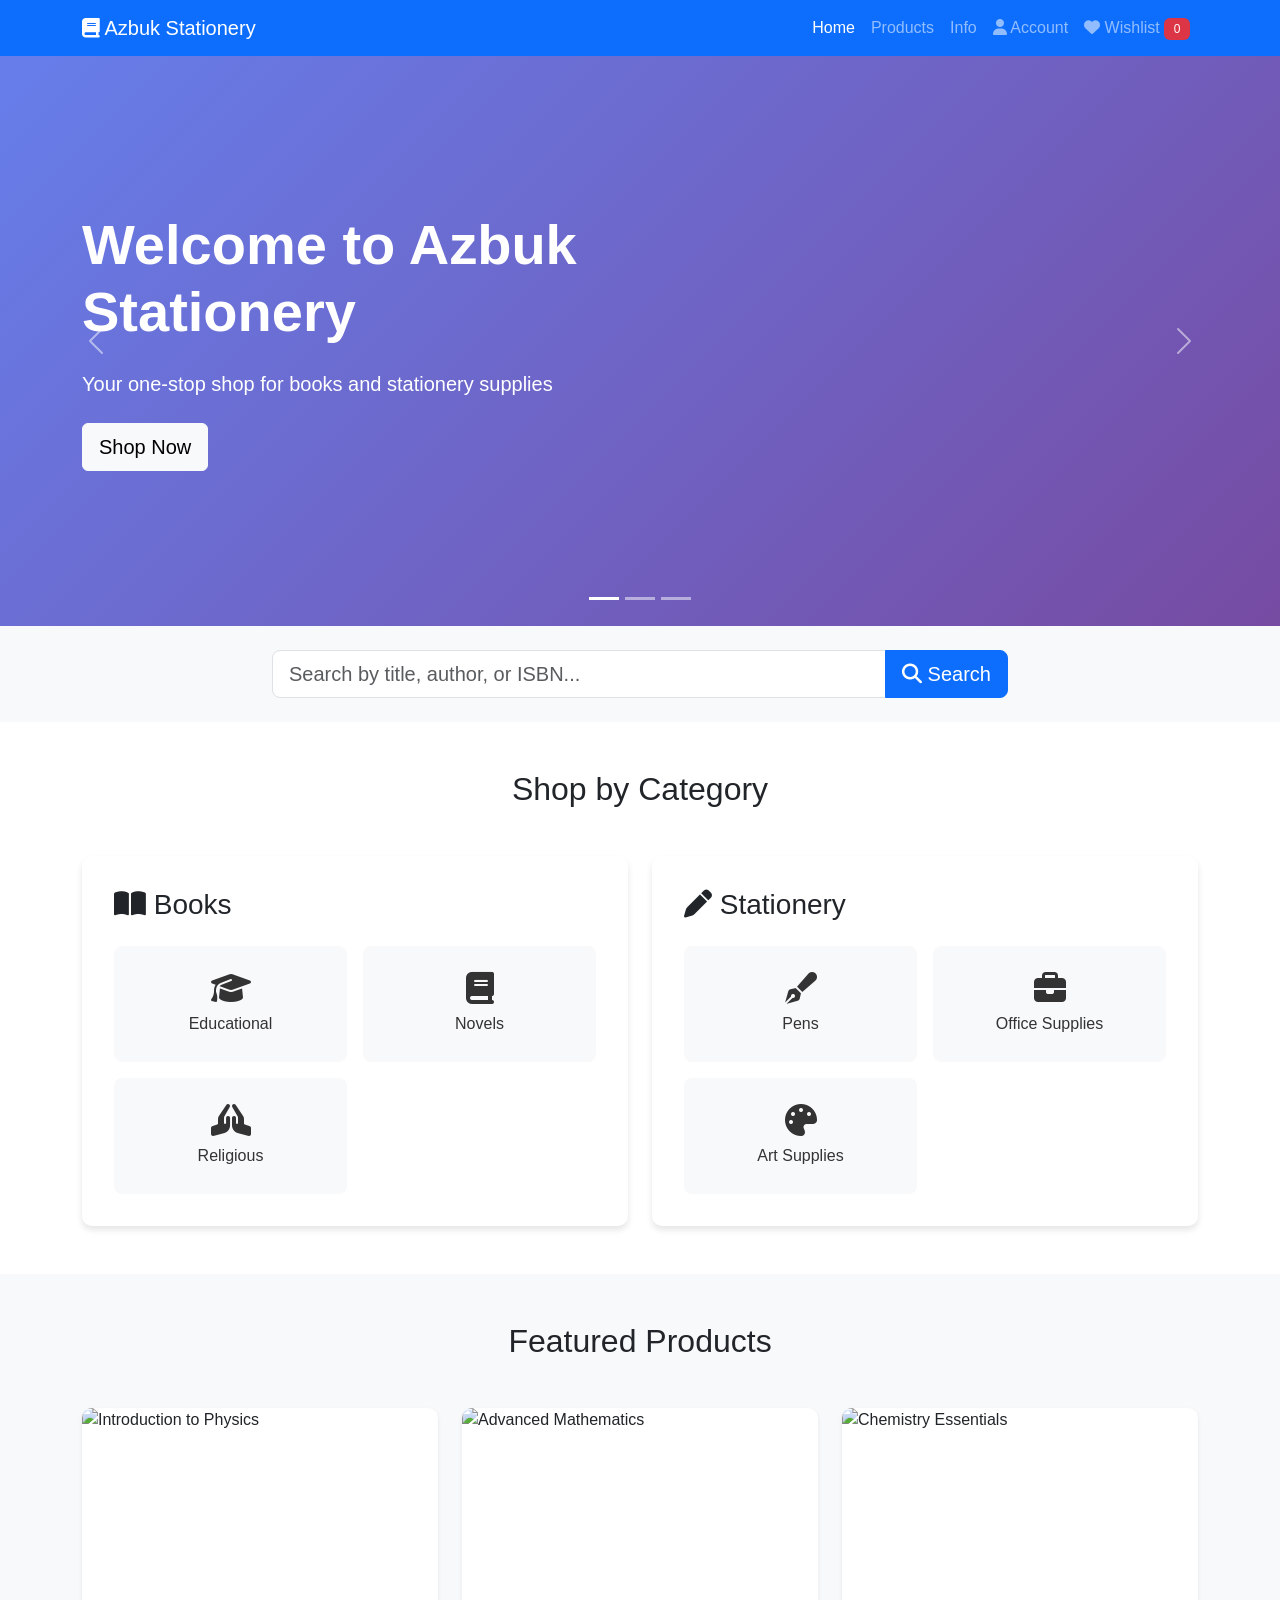
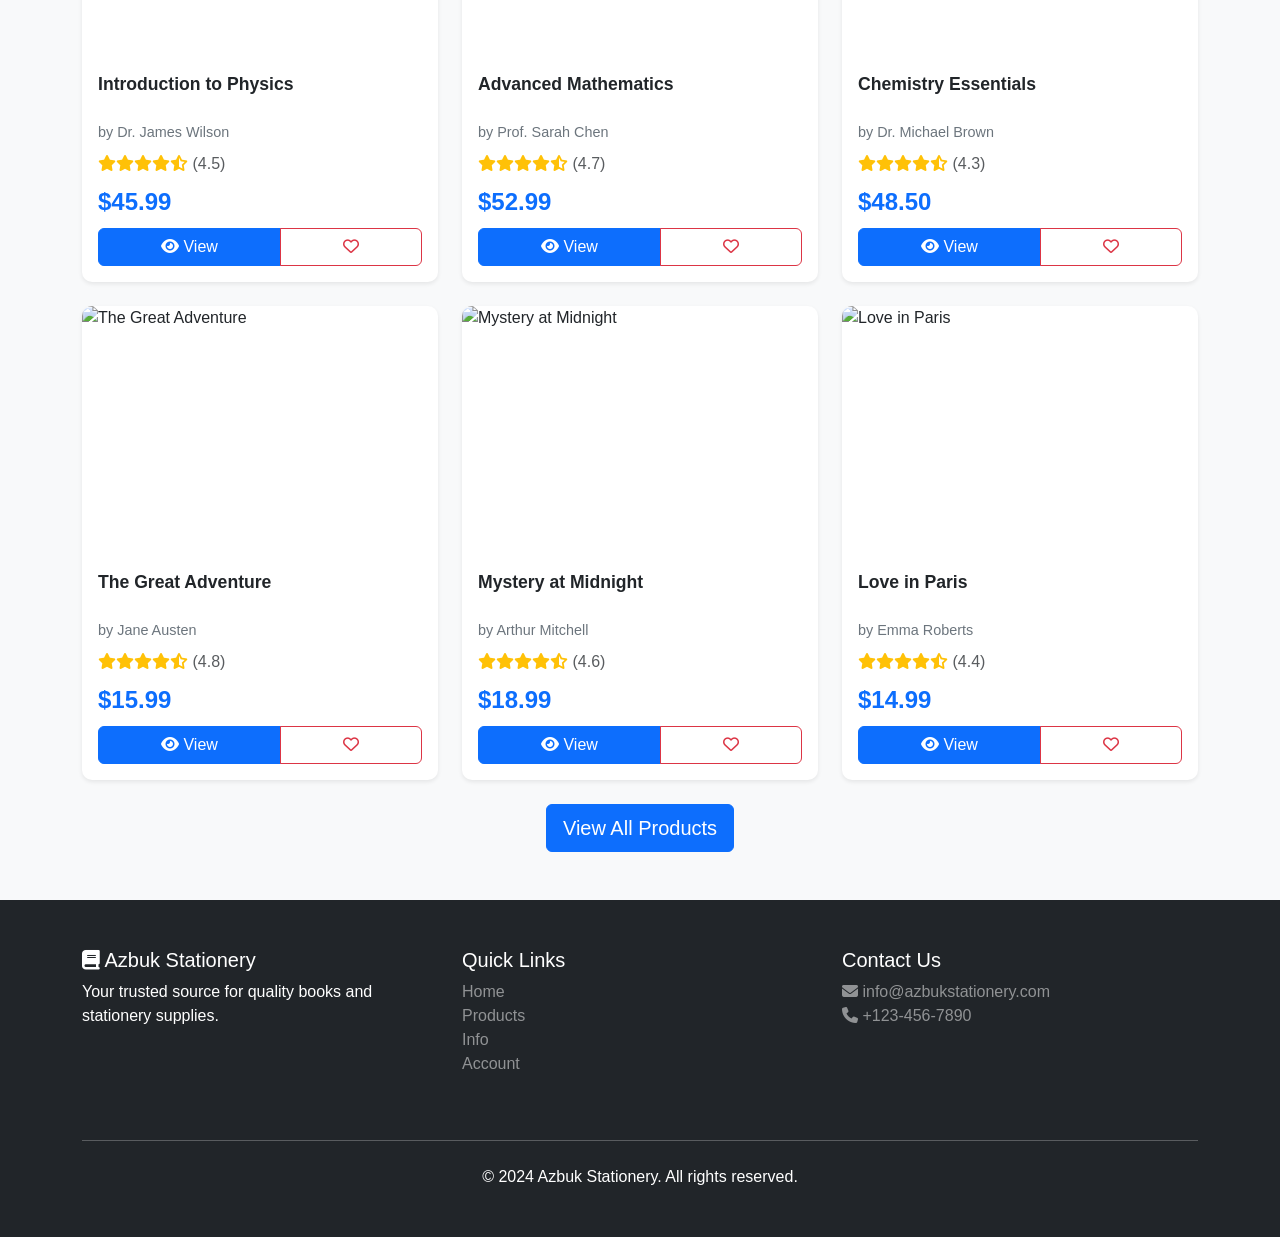
==== index.html @ 3ffef764 "Implement core HTML, CSS, and JavaScript files for Azbuk Stationery e-commerce site Co-authored-by: " ====
<!DOCTYPE html>
<html lang="en">
<head>
    <meta charset="UTF-8">
    <meta name="viewport" content="width=device-width, initial-scale=1.0">
    <title>Azbuk Stationery - Books & Stationery Online</title>
    <link href="https://cdn.jsdelivr.net/npm/bootstrap@5.3.0/dist/css/bootstrap.min.css" rel="stylesheet">
    <link rel="stylesheet" href="https://cdnjs.cloudflare.com/ajax/libs/font-awesome/6.4.0/css/all.min.css">
    <link rel="stylesheet" href="css/style.css">
</head>
<body>
    <!-- Navigation -->
    <nav class="navbar navbar-expand-lg navbar-dark bg-primary sticky-top">
        <div class="container">
            <a class="navbar-brand" href="index.html">
                <i class="fas fa-book"></i> Azbuk Stationery
            </a>
            <button class="navbar-toggler" type="button" data-bs-toggle="collapse" data-bs-target="#navbarNav">
                <span class="navbar-toggler-icon"></span>
            </button>
            <div class="collapse navbar-collapse" id="navbarNav">
                <ul class="navbar-nav ms-auto">
                    <li class="nav-item">
                        <a class="nav-link active" href="index.html">Home</a>
                    </li>
                    <li class="nav-item">
                        <a class="nav-link" href="products.html">Products</a>
                    </li>
                    <li class="nav-item">
                        <a class="nav-link" href="info.html">Info</a>
                    </li>
                    <li class="nav-item">
                        <a class="nav-link" href="account.html">
                            <i class="fas fa-user"></i> Account
                        </a>
                    </li>
                    <li class="nav-item">
                        <a class="nav-link" href="#" id="wishlistLink">
                            <i class="fas fa-heart"></i> Wishlist <span class="badge bg-danger" id="wishlistCount">0</span>
                        </a>
                    </li>
                </ul>
            </div>
        </div>
    </nav>

    <!-- Hero Slider -->
    <div id="heroCarousel" class="carousel slide" data-bs-ride="carousel">
        <div class="carousel-indicators">
            <button type="button" data-bs-target="#heroCarousel" data-bs-slide-to="0" class="active"></button>
            <button type="button" data-bs-target="#heroCarousel" data-bs-slide-to="1"></button>
            <button type="button" data-bs-target="#heroCarousel" data-bs-slide-to="2"></button>
        </div>
        <div class="carousel-inner">
            <div class="carousel-item active">
                <div class="hero-slide bg-gradient-primary">
                    <div class="container">
                        <div class="row align-items-center min-vh-50">
                            <div class="col-lg-6">
                                <h1 class="display-4 fw-bold text-white mb-4">Welcome to Azbuk Stationery</h1>
                                <p class="lead text-white mb-4">Your one-stop shop for books and stationery supplies</p>
                                <a href="products.html" class="btn btn-light btn-lg">Shop Now</a>
                            </div>
                        </div>
                    </div>
                </div>
            </div>
            <div class="carousel-item">
                <div class="hero-slide bg-gradient-success">
                    <div class="container">
                        <div class="row align-items-center min-vh-50">
                            <div class="col-lg-6">
                                <h1 class="display-4 fw-bold text-white mb-4">Discover Great Books</h1>
                                <p class="lead text-white mb-4">Educational, Novels, and Religious Books</p>
                                <a href="products.html?category=books" class="btn btn-light btn-lg">Browse Books</a>
                            </div>
                        </div>
                    </div>
                </div>
            </div>
            <div class="carousel-item">
                <div class="hero-slide bg-gradient-info">
                    <div class="container">
                        <div class="row align-items-center min-vh-50">
                            <div class="col-lg-6">
                                <h1 class="display-4 fw-bold text-white mb-4">Premium Stationery</h1>
                                <p class="lead text-white mb-4">Pens, Office Supplies, and Art Materials</p>
                                <a href="products.html?category=stationery" class="btn btn-light btn-lg">Shop Stationery</a>
                            </div>
                        </div>
                    </div>
                </div>
            </div>
        </div>
        <button class="carousel-control-prev" type="button" data-bs-target="#heroCarousel" data-bs-slide="prev">
            <span class="carousel-control-prev-icon"></span>
        </button>
        <button class="carousel-control-next" type="button" data-bs-target="#heroCarousel" data-bs-slide="next">
            <span class="carousel-control-next-icon"></span>
        </button>
    </div>

    <!-- Search Bar -->
    <section class="py-4 bg-light">
        <div class="container">
            <div class="row justify-content-center">
                <div class="col-lg-8">
                    <div class="input-group input-group-lg">
                        <input type="text" class="form-control" id="homeSearch" placeholder="Search by title, author, or ISBN...">
                        <button class="btn btn-primary" type="button" onclick="performSearch()">
                            <i class="fas fa-search"></i> Search
                        </button>
                    </div>
                </div>
            </div>
        </div>
    </section>

    <!-- Categories -->
    <section class="py-5">
        <div class="container">
            <h2 class="text-center mb-5">Shop by Category</h2>
            <div class="row g-4">
                <!-- Books Categories -->
                <div class="col-md-6">
                    <div class="category-card">
                        <h3 class="mb-4"><i class="fas fa-book-open"></i> Books</h3>
                        <div class="row g-3">
                            <div class="col-sm-6">
                                <a href="products.html?category=educational" class="category-item">
                                    <i class="fas fa-graduation-cap"></i>
                                    <span>Educational</span>
                                </a>
                            </div>
                            <div class="col-sm-6">
                                <a href="products.html?category=novels" class="category-item">
                                    <i class="fas fa-book"></i>
                                    <span>Novels</span>
                                </a>
                            </div>
                            <div class="col-sm-6">
                                <a href="products.html?category=religious" class="category-item">
                                    <i class="fas fa-praying-hands"></i>
                                    <span>Religious</span>
                                </a>
                            </div>
                        </div>
                    </div>
                </div>
                
                <!-- Stationery Categories -->
                <div class="col-md-6">
                    <div class="category-card">
                        <h3 class="mb-4"><i class="fas fa-pen"></i> Stationery</h3>
                        <div class="row g-3">
                            <div class="col-sm-6">
                                <a href="products.html?category=pens" class="category-item">
                                    <i class="fas fa-pen-fancy"></i>
                                    <span>Pens</span>
                                </a>
                            </div>
                            <div class="col-sm-6">
                                <a href="products.html?category=office" class="category-item">
                                    <i class="fas fa-briefcase"></i>
                                    <span>Office Supplies</span>
                                </a>
                            </div>
                            <div class="col-sm-6">
                                <a href="products.html?category=art" class="category-item">
                                    <i class="fas fa-palette"></i>
                                    <span>Art Supplies</span>
                                </a>
                            </div>
                        </div>
                    </div>
                </div>
            </div>
        </div>
    </section>

    <!-- Featured Products -->
    <section class="py-5 bg-light">
        <div class="container">
            <h2 class="text-center mb-5">Featured Products</h2>
            <div class="row g-4" id="featuredProducts">
                <!-- Products will be loaded dynamically -->
            </div>
            <div class="text-center mt-4">
                <a href="products.html" class="btn btn-primary btn-lg">View All Products</a>
            </div>
        </div>
    </section>

    <!-- Footer -->
    <footer class="bg-dark text-white py-5">
        <div class="container">
            <div class="row">
                <div class="col-md-4 mb-4">
                    <h5><i class="fas fa-book"></i> Azbuk Stationery</h5>
                    <p>Your trusted source for quality books and stationery supplies.</p>
                </div>
                <div class="col-md-4 mb-4">
                    <h5>Quick Links</h5>
                    <ul class="list-unstyled">
                        <li><a href="index.html" class="text-white-50">Home</a></li>
                        <li><a href="products.html" class="text-white-50">Products</a></li>
                        <li><a href="info.html" class="text-white-50">Info</a></li>
                        <li><a href="account.html" class="text-white-50">Account</a></li>
                    </ul>
                </div>
                <div class="col-md-4 mb-4">
                    <h5>Contact Us</h5>
                    <p class="text-white-50">
                        <i class="fas fa-envelope"></i> info@azbukstationery.com<br>
                        <i class="fas fa-phone"></i> +123-456-7890
                    </p>
                </div>
            </div>
            <hr class="my-4 bg-white">
            <div class="text-center">
                <p class="mb-0">&copy; 2024 Azbuk Stationery. All rights reserved.</p>
            </div>
        </div>
    </footer>

    <script src="https://cdn.jsdelivr.net/npm/bootstrap@5.3.0/dist/js/bootstrap.bundle.min.js"></script>
    <script src="js/main.js"></script>
    <script src="js/products-data.js"></script>
    <script>
        // Load featured products on home page
        document.addEventListener('DOMContentLoaded', function() {
            displayFeaturedProducts();
            updateWishlistCount();
        });

        function performSearch() {
            const query = document.getElementById('homeSearch').value;
            if (query.trim()) {
                window.location.href = `products.html?search=${encodeURIComponent(query)}`;
            }
        }

        // Handle Enter key in search
        document.getElementById('homeSearch').addEventListener('keypress', function(e) {
            if (e.key === 'Enter') {
                performSearch();
            }
        });
    </script>
</body>
</html>
---- css/style.css ----
/* General Styles */
:root {
    --primary-color: #0d6efd;
    --secondary-color: #6c757d;
    --success-color: #198754;
    --danger-color: #dc3545;
    --warning-color: #ffc107;
    --info-color: #0dcaf0;
}

body {
    font-family: 'Segoe UI', Tahoma, Geneva, Verdana, sans-serif;
    min-height: 100vh;
    display: flex;
    flex-direction: column;
}

main {
    flex: 1;
}

/* Hero Slider Styles */
.hero-slide {
    min-height: 400px;
    display: flex;
    align-items: center;
    padding: 60px 0;
}

.min-vh-50 {
    min-height: 50vh;
}

.bg-gradient-primary {
    background: linear-gradient(135deg, #667eea 0%, #764ba2 100%);
}

.bg-gradient-success {
    background: linear-gradient(135deg, #11998e 0%, #38ef7d 100%);
}

.bg-gradient-info {
    background: linear-gradient(135deg, #4facfe 0%, #00f2fe 100%);
}

/* Category Cards */
.category-card {
    padding: 2rem;
    background: white;
    border-radius: 10px;
    box-shadow: 0 4px 6px rgba(0, 0, 0, 0.1);
    transition: transform 0.3s ease, box-shadow 0.3s ease;
}

.category-card:hover {
    transform: translateY(-5px);
    box-shadow: 0 8px 12px rgba(0, 0, 0, 0.15);
}

.category-item {
    display: flex;
    flex-direction: column;
    align-items: center;
    padding: 1.5rem;
    background: #f8f9fa;
    border-radius: 8px;
    text-decoration: none;
    color: #333;
    transition: all 0.3s ease;
    border: 2px solid transparent;
}

.category-item:hover {
    background: var(--primary-color);
    color: white;
    border-color: var(--primary-color);
    transform: scale(1.05);
}

.category-item i {
    font-size: 2rem;
    margin-bottom: 0.5rem;
}

/* Product Cards */
.product-card {
    height: 100%;
    transition: transform 0.3s ease, box-shadow 0.3s ease;
    border: 1px solid #dee2e6;
    border-radius: 8px;
    overflow: hidden;
}

.product-card:hover {
    transform: translateY(-5px);
    box-shadow: 0 8px 16px rgba(0, 0, 0, 0.15);
}

.product-card img {
    height: 250px;
    object-fit: cover;
    width: 100%;
}

.product-card .card-body {
    display: flex;
    flex-direction: column;
}

.product-card .card-title {
    font-size: 1.1rem;
    font-weight: 600;
    margin-bottom: 0.5rem;
    height: 2.5rem;
    overflow: hidden;
    text-overflow: ellipsis;
    display: -webkit-box;
    -webkit-line-clamp: 2;
    -webkit-box-orient: vertical;
}

.product-card .product-author {
    font-size: 0.9rem;
    color: #6c757d;
    margin-bottom: 0.5rem;
}

.product-card .product-price {
    font-size: 1.5rem;
    font-weight: bold;
    color: var(--primary-color);
    margin-bottom: 0.5rem;
}

.product-card .rating {
    color: #ffc107;
    margin-bottom: 0.5rem;
}

.product-card .btn-group {
    margin-top: auto;
}

/* Filter Sidebar */
.filter-sidebar {
    background: white;
    padding: 1.5rem;
    border-radius: 8px;
    box-shadow: 0 2px 4px rgba(0, 0, 0, 0.1);
    position: sticky;
    top: 80px;
}

.filter-sidebar h6 {
    font-weight: 600;
    margin-bottom: 1rem;
    color: #333;
}

.filter-sidebar .form-check {
    margin-bottom: 0.5rem;
}

/* Author Cards */
.author-card {
    transition: transform 0.3s ease, box-shadow 0.3s ease;
    height: 100%;
}

.author-card:hover {
    transform: translateY(-5px);
    box-shadow: 0 8px 16px rgba(0, 0, 0, 0.15);
}

/* Dashboard Styles */
.dashboard-content {
    animation: fadeIn 0.3s ease-in;
}

@keyframes fadeIn {
    from {
        opacity: 0;
        transform: translateY(10px);
    }
    to {
        opacity: 1;
        transform: translateY(0);
    }
}

/* Order Card */
.order-card {
    border-left: 4px solid var(--primary-color);
    margin-bottom: 1rem;
    transition: box-shadow 0.3s ease;
}

.order-card:hover {
    box-shadow: 0 4px 8px rgba(0, 0, 0, 0.1);
}

.order-card.completed {
    border-left-color: var(--success-color);
}

.order-card.pending {
    border-left-color: var(--warning-color);
}

.order-card.cancelled {
    border-left-color: var(--danger-color);
}

/* Wishlist Badge */
.wishlist-btn {
    position: relative;
}

.wishlist-btn.active {
    color: var(--danger-color);
}

/* Table Responsive */
.table-responsive {
    overflow-x: auto;
}

.table th {
    font-weight: 600;
    background: #f8f9fa;
}

/* Status Badges */
.badge-in-stock {
    background-color: var(--success-color);
}

.badge-low-stock {
    background-color: var(--warning-color);
}

.badge-out-of-stock {
    background-color: var(--danger-color);
}

/* Mobile Responsive */
@media (max-width: 768px) {
    .hero-slide {
        min-height: 300px;
        padding: 40px 0;
    }

    .hero-slide h1 {
        font-size: 2rem;
    }

    .hero-slide .lead {
        font-size: 1rem;
    }

    .category-card {
        padding: 1rem;
    }

    .category-item {
        padding: 1rem;
    }

    .category-item i {
        font-size: 1.5rem;
    }

    .product-card img {
        height: 200px;
    }

    .filter-sidebar {
        position: static;
        margin-bottom: 2rem;
    }
}

@media (max-width: 576px) {
    .navbar-brand {
        font-size: 1rem;
    }

    .hero-slide h1 {
        font-size: 1.5rem;
    }

    .product-card img {
        height: 180px;
    }

    .product-card .card-title {
        font-size: 1rem;
    }

    .product-card .product-price {
        font-size: 1.25rem;
    }
}

/* Loading Spinner */
.loading-spinner {
    display: flex;
    justify-content: center;
    align-items: center;
    min-height: 200px;
}

/* Footer */
footer {
    margin-top: auto;
}

footer a {
    text-decoration: none;
    transition: color 0.3s ease;
}

footer a:hover {
    color: white !important;
}

/* Custom Scrollbar */
::-webkit-scrollbar {
    width: 10px;
}

::-webkit-scrollbar-track {
    background: #f1f1f1;
}

::-webkit-scrollbar-thumb {
    background: #888;
    border-radius: 5px;
}

::-webkit-scrollbar-thumb:hover {
    background: #555;
}

/* Animation Classes */
.fade-in {
    animation: fadeIn 0.5s ease-in;
}

.slide-up {
    animation: slideUp 0.5s ease-out;
}

@keyframes slideUp {
    from {
        opacity: 0;
        transform: translateY(30px);
    }
    to {
        opacity: 1;
        transform: translateY(0);
    }
}

/* Search Input */
.input-group-lg .form-control {
    border-radius: 0.5rem 0 0 0.5rem;
}

.input-group-lg .btn {
    border-radius: 0 0.5rem 0.5rem 0;
}

/* Modal Enhancements */
.modal-content {
    border-radius: 10px;
}

.modal-header {
    background: linear-gradient(135deg, var(--primary-color) 0%, #667eea 100%);
    color: white;
}

.modal-header .btn-close {
    filter: brightness(0) invert(1);
}

/* Card Enhancements */
.card {
    border-radius: 10px;
    border: none;
    box-shadow: 0 2px 4px rgba(0, 0, 0, 0.08);
}

.card-header {
    background: white;
    border-bottom: 2px solid #f8f9fa;
    font-weight: 600;
}

/* Button Enhancements */
.btn {
    border-radius: 6px;
    font-weight: 500;
    transition: all 0.3s ease;
}

.btn:hover {
    transform: translateY(-2px);
    box-shadow: 0 4px 8px rgba(0, 0, 0, 0.15);
}

.btn-group .btn:hover {
    transform: none;
}

/* Alert Styles */
.alert {
    border-radius: 8px;
    border: none;
}

/* Form Enhancements */
.form-control:focus,
.form-select:focus {
    border-color: var(--primary-color);
    box-shadow: 0 0 0 0.25rem rgba(13, 110, 253, 0.25);
}

/* Badge Styles */
.badge {
    padding: 0.4em 0.8em;
    border-radius: 6px;
    font-weight: 500;
}

/* Accordion Styles */
.accordion-button:not(.collapsed) {
    background-color: var(--primary-color);
    color: white;
}

.accordion-button:focus {
    box-shadow: 0 0 0 0.25rem rgba(13, 110, 253, 0.25);
}

/* Product Preview Image */
.product-preview-image {
    max-width: 100%;
    height: auto;
    border-radius: 8px;
    box-shadow: 0 4px 8px rgba(0, 0, 0, 0.1);
}

/* Utility Classes */
.text-truncate-2 {
    display: -webkit-box;
    -webkit-line-clamp: 2;
    -webkit-box-orient: vertical;
    overflow: hidden;
}

.text-truncate-3 {
    display: -webkit-box;
    -webkit-line-clamp: 3;
    -webkit-box-orient: vertical;
    overflow: hidden;
}
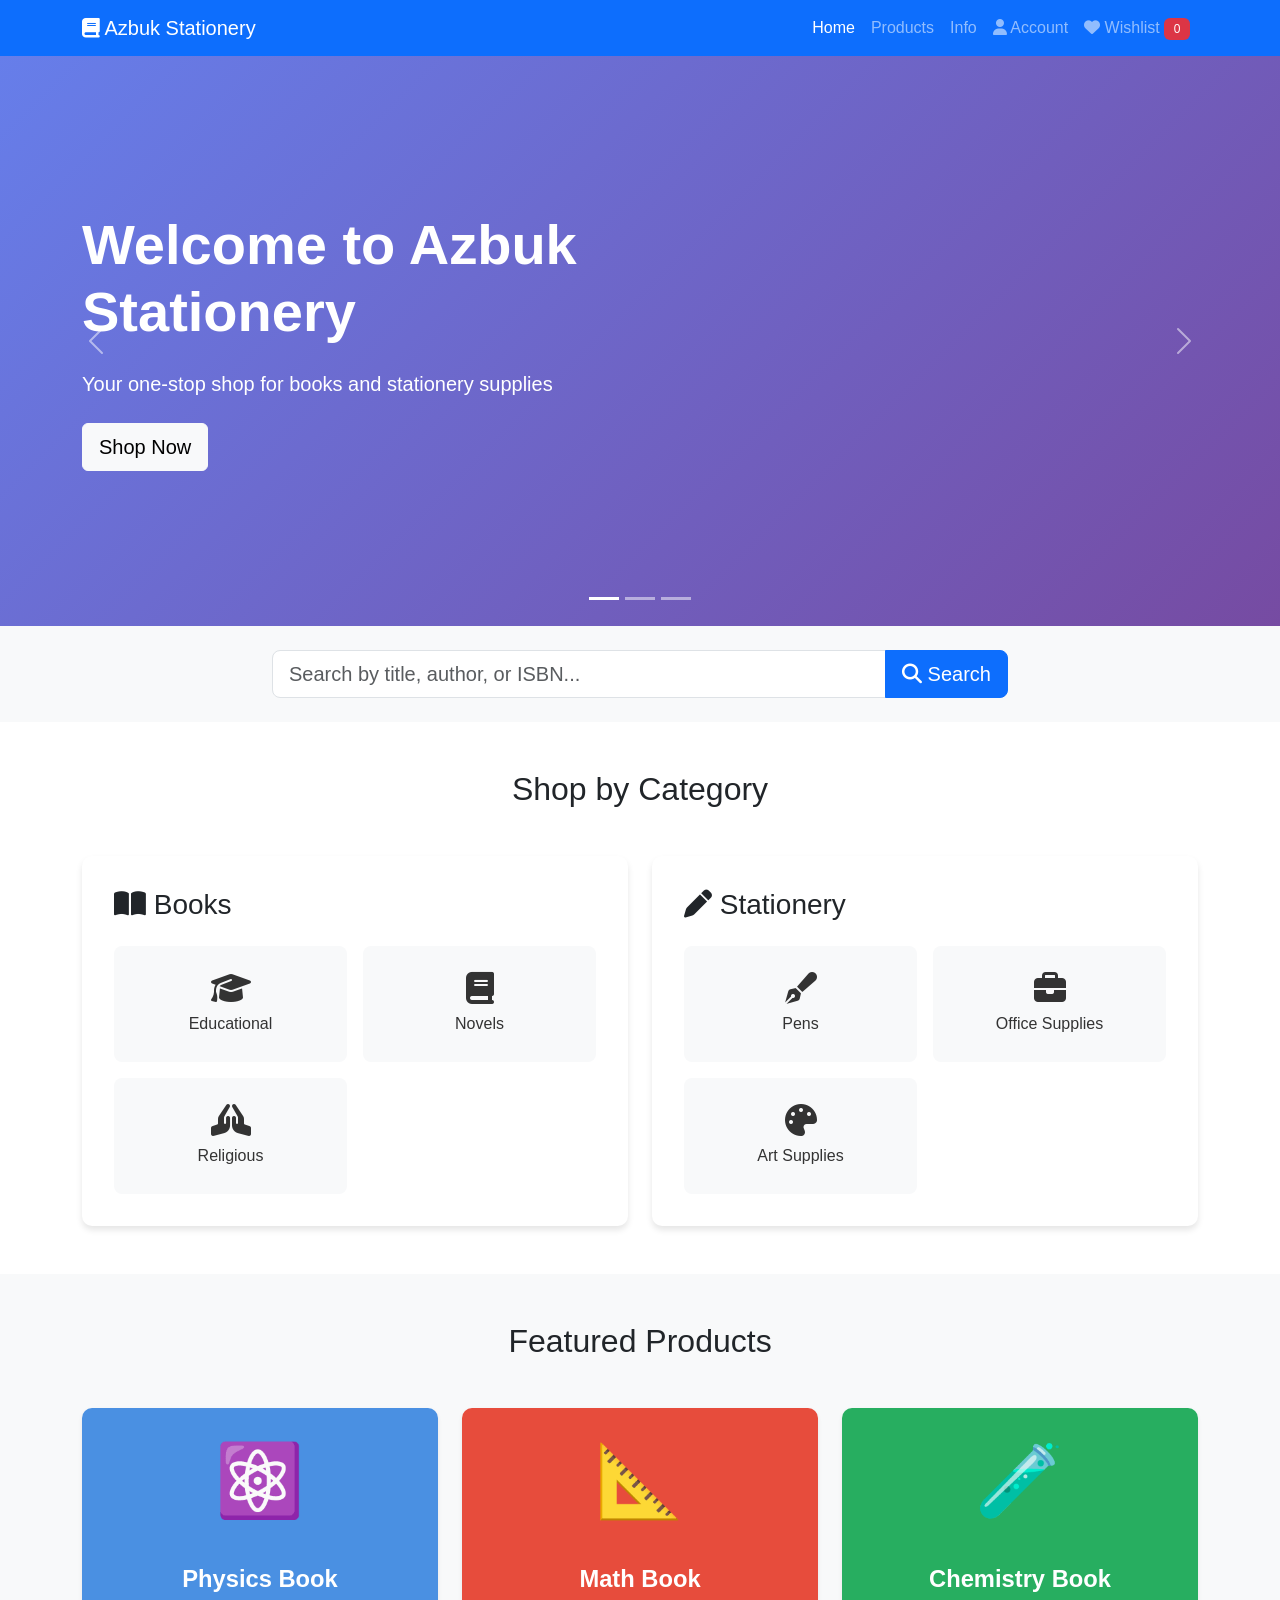
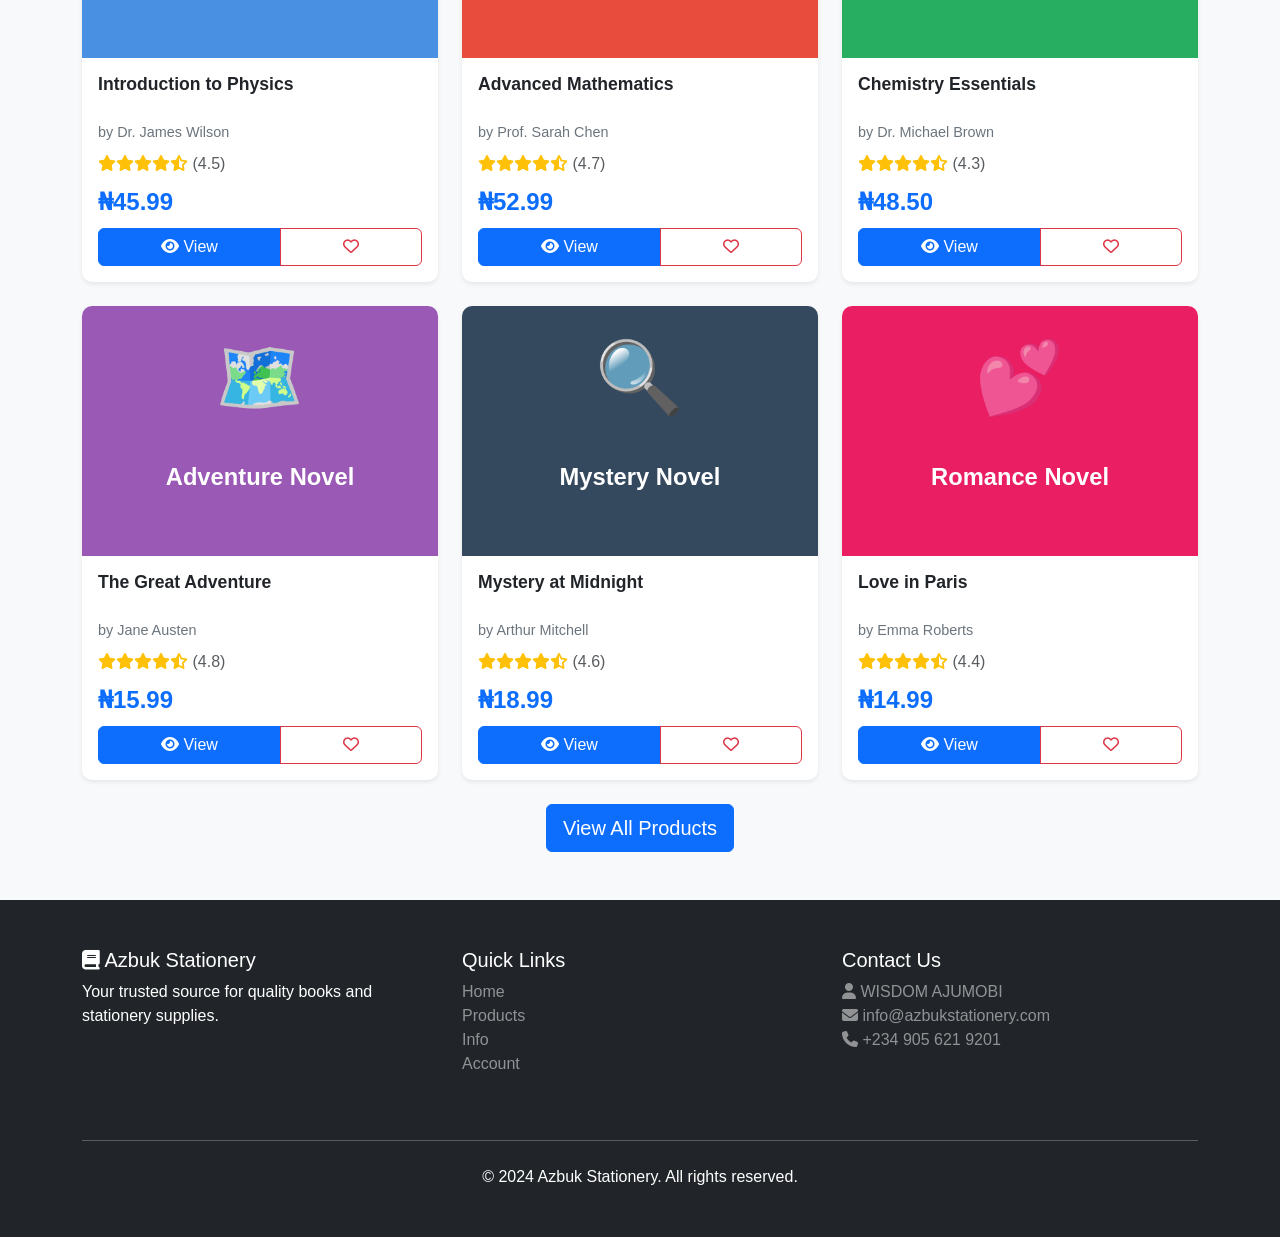
==== commit bea77c75: "Update contact phone number and replace default alert with custom notification Co-authored-by: dabir" ====
--- a/index.html
+++ b/index.html
@@ -211,8 +211,9 @@
                 <div class="col-md-4 mb-4">
                     <h5>Contact Us</h5>
                     <p class="text-white-50">
+                        <i class="fas fa-user"></i> WISDOM AJUMOBI<br>
                         <i class="fas fa-envelope"></i> info@azbukstationery.com<br>
-                        <i class="fas fa-phone"></i> +123-456-7890
+                        <i class="fas fa-phone"></i> +234 905 621 9201
                     </p>
                 </div>
             </div>
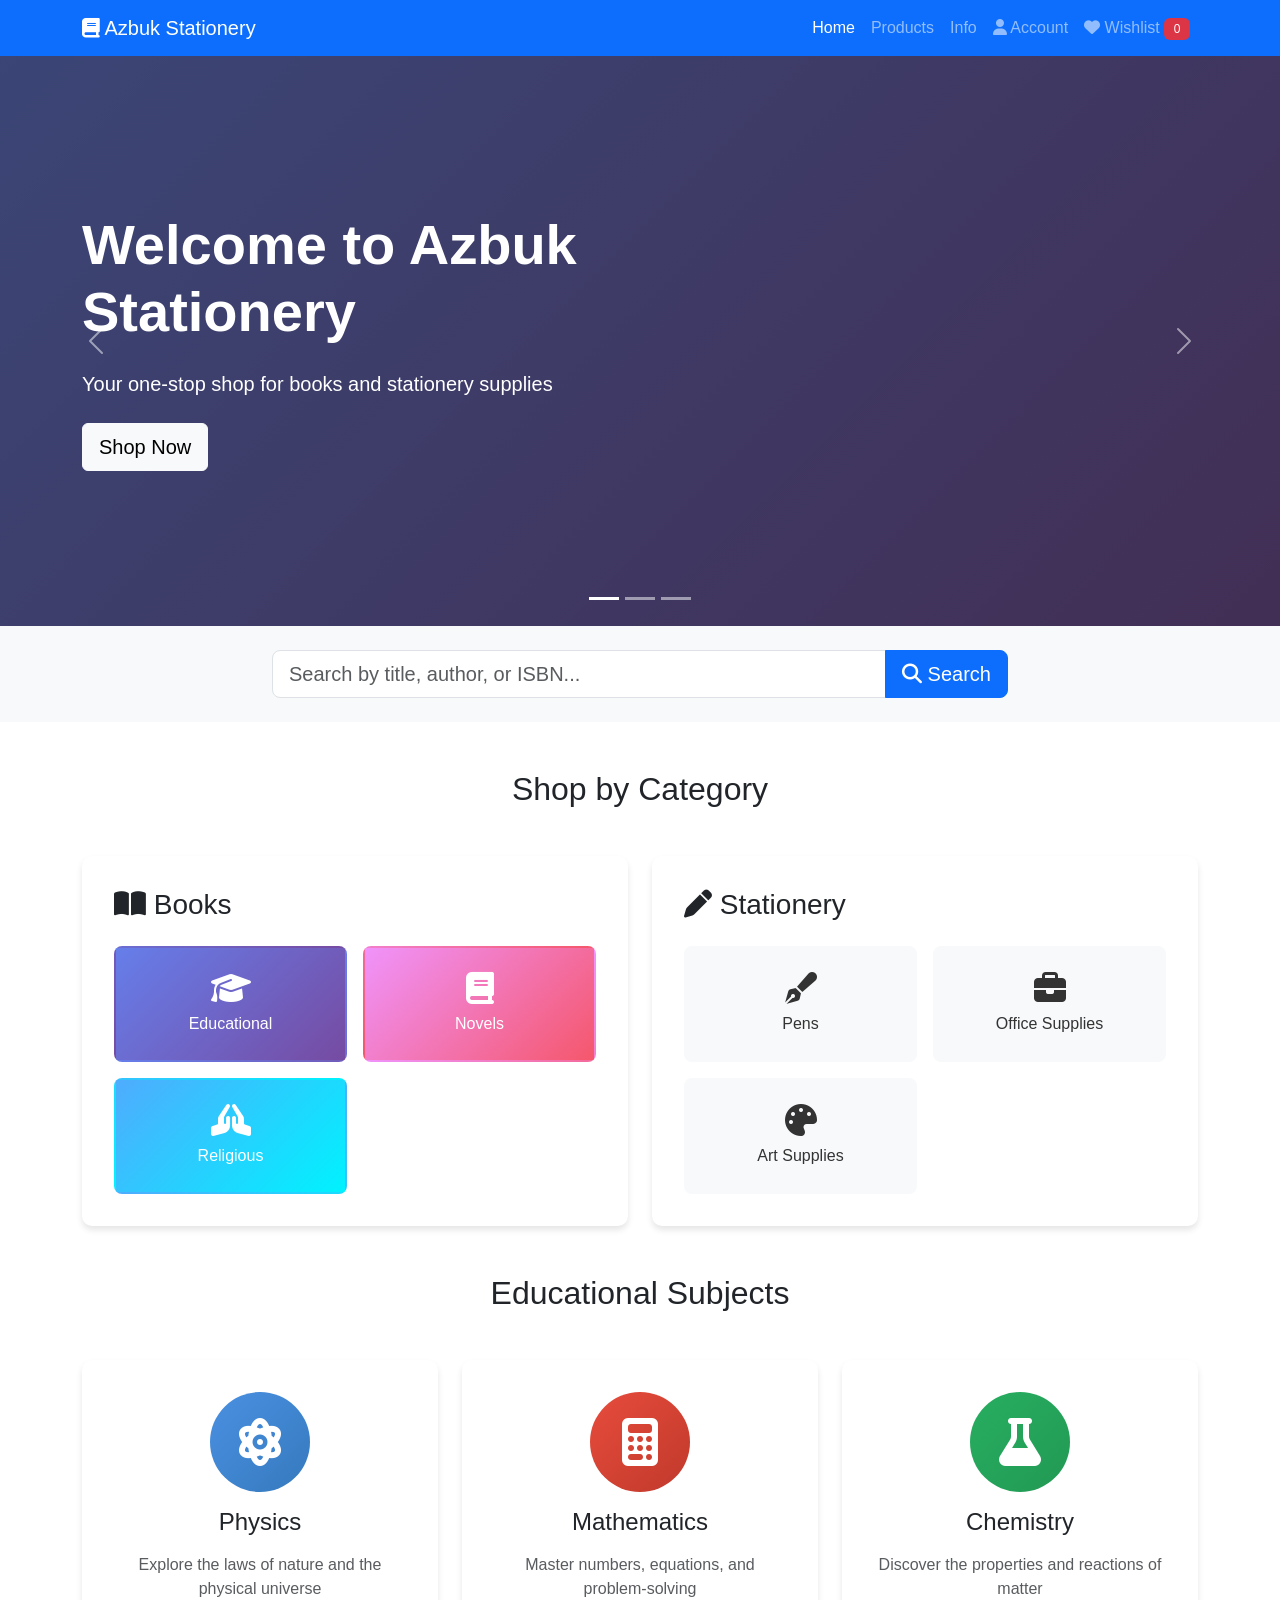
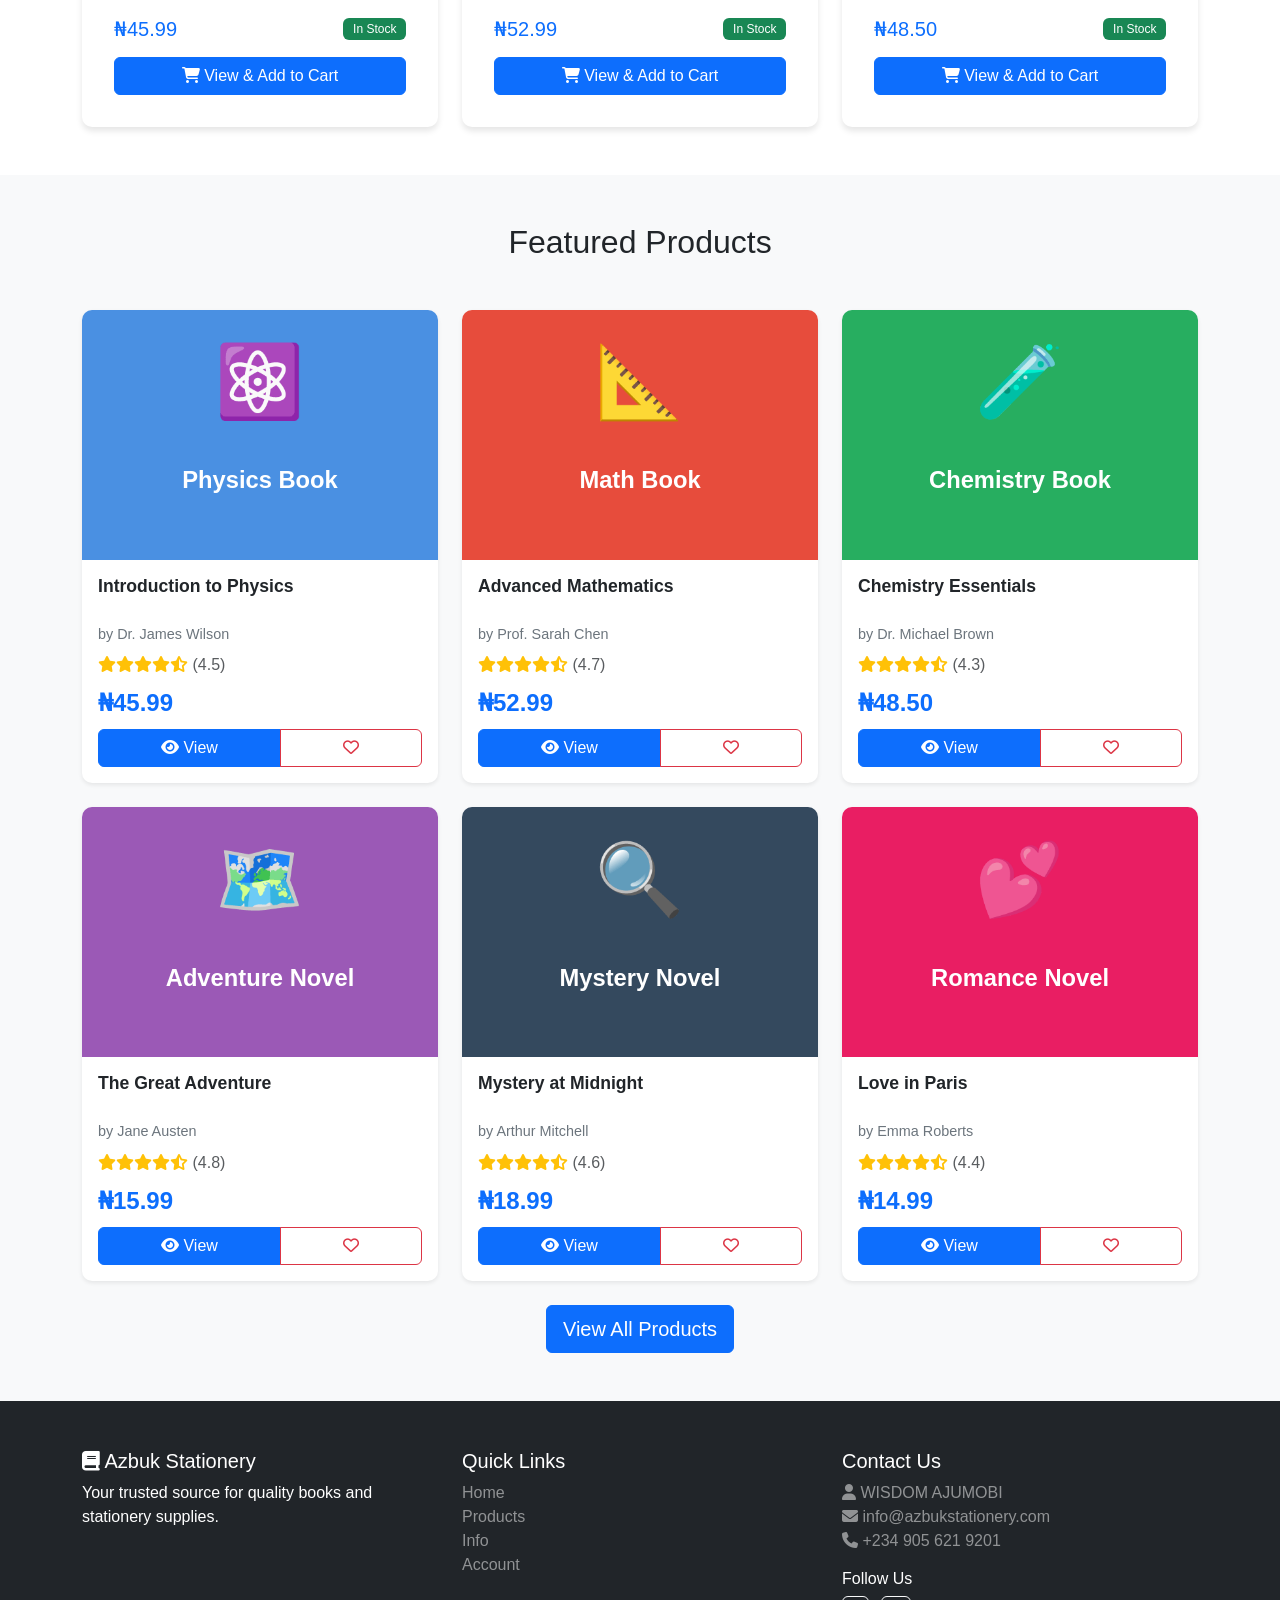
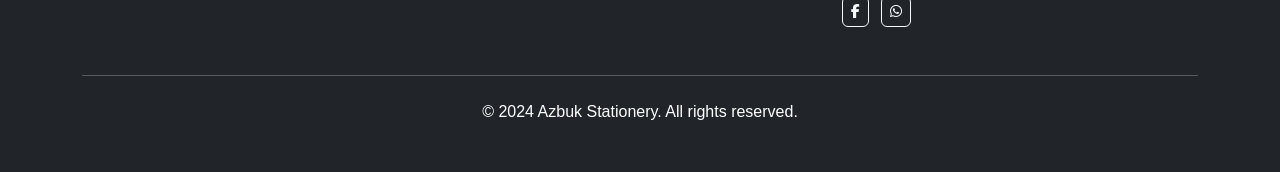
==== commit ba0c49c0: "Add visual enhancements: backgrounds, colored categories, subject cards, and social media Co-authore" ====
--- a/index.html
+++ b/index.html
@@ -84,7 +84,7 @@
                         <div class="row align-items-center min-vh-50">
                             <div class="col-lg-6">
                                 <h1 class="display-4 fw-bold text-white mb-4">Premium Stationery</h1>
-                                <p class="lead text-white mb-4">Pens, Office Supplies, and Art Materials</p>
+                                <p class="lead text-white mb-4">Pens & Art Materials - Quality Office Supplies</p>
                                 <a href="products.html?category=stationery" class="btn btn-light btn-lg">Shop Stationery</a>
                             </div>
                         </div>
@@ -127,19 +127,19 @@
                         <h3 class="mb-4"><i class="fas fa-book-open"></i> Books</h3>
                         <div class="row g-3">
                             <div class="col-sm-6">
-                                <a href="products.html?category=educational" class="category-item">
+                                <a href="products.html?category=educational" class="category-item educational">
                                     <i class="fas fa-graduation-cap"></i>
                                     <span>Educational</span>
                                 </a>
                             </div>
                             <div class="col-sm-6">
-                                <a href="products.html?category=novels" class="category-item">
+                                <a href="products.html?category=novels" class="category-item novels">
                                     <i class="fas fa-book"></i>
                                     <span>Novels</span>
                                 </a>
                             </div>
                             <div class="col-sm-6">
-                                <a href="products.html?category=religious" class="category-item">
+                                <a href="products.html?category=religious" class="category-item religious">
                                     <i class="fas fa-praying-hands"></i>
                                     <span>Religious</span>
                                 </a>
@@ -172,6 +172,59 @@
                                 </a>
                             </div>
                         </div>
+                    </div>
+                </div>
+            </div>
+
+            <!-- Educational Subjects Section -->
+            <h2 class="text-center mb-5 mt-5">Educational Subjects</h2>
+            <div class="row g-4">
+                <div class="col-md-4">
+                    <div class="category-card subject-card">
+                        <div class="subject-icon physics-icon mb-3">
+                            <i class="fas fa-atom fa-3x"></i>
+                        </div>
+                        <h4 class="mb-3">Physics</h4>
+                        <p class="text-muted mb-3">Explore the laws of nature and the physical universe</p>
+                        <div class="d-flex justify-content-between align-items-center mb-3">
+                            <span class="h5 mb-0 text-primary">₦45.99</span>
+                            <span class="badge bg-success">In Stock</span>
+                        </div>
+                        <a href="products.html?category=educational&subject=physics" class="btn btn-primary w-100">
+                            <i class="fas fa-shopping-cart"></i> View & Add to Cart
+                        </a>
+                    </div>
+                </div>
+                <div class="col-md-4">
+                    <div class="category-card subject-card">
+                        <div class="subject-icon math-icon mb-3">
+                            <i class="fas fa-calculator fa-3x"></i>
+                        </div>
+                        <h4 class="mb-3">Mathematics</h4>
+                        <p class="text-muted mb-3">Master numbers, equations, and problem-solving</p>
+                        <div class="d-flex justify-content-between align-items-center mb-3">
+                            <span class="h5 mb-0 text-primary">₦52.99</span>
+                            <span class="badge bg-success">In Stock</span>
+                        </div>
+                        <a href="products.html?category=educational&subject=mathematics" class="btn btn-primary w-100">
+                            <i class="fas fa-shopping-cart"></i> View & Add to Cart
+                        </a>
+                    </div>
+                </div>
+                <div class="col-md-4">
+                    <div class="category-card subject-card">
+                        <div class="subject-icon chemistry-icon mb-3">
+                            <i class="fas fa-flask fa-3x"></i>
+                        </div>
+                        <h4 class="mb-3">Chemistry</h4>
+                        <p class="text-muted mb-3">Discover the properties and reactions of matter</p>
+                        <div class="d-flex justify-content-between align-items-center mb-3">
+                            <span class="h5 mb-0 text-primary">₦48.50</span>
+                            <span class="badge bg-success">In Stock</span>
+                        </div>
+                        <a href="products.html?category=educational&subject=chemistry" class="btn btn-primary w-100">
+                            <i class="fas fa-shopping-cart"></i> View & Add to Cart
+                        </a>
                     </div>
                 </div>
             </div>
@@ -215,6 +268,15 @@
                         <i class="fas fa-envelope"></i> info@azbukstationery.com<br>
                         <i class="fas fa-phone"></i> +234 905 621 9201
                     </p>
+                    <div class="mt-3">
+                        <h6 class="mb-2">Follow Us</h6>
+                        <a href="https://www.facebook.com" target="_blank" class="btn btn-outline-light btn-sm me-2" title="Facebook">
+                            <i class="fab fa-facebook-f"></i>
+                        </a>
+                        <a href="https://wa.me/2349056219201" target="_blank" class="btn btn-outline-light btn-sm" title="WhatsApp">
+                            <i class="fab fa-whatsapp"></i>
+                        </a>
+                    </div>
                 </div>
             </div>
             <hr class="my-4 bg-white">
--- a/css/style.css
+++ b/css/style.css
@@ -25,6 +25,25 @@
     display: flex;
     align-items: center;
     padding: 60px 0;
+    background-size: cover;
+    background-position: center;
+    position: relative;
+}
+
+.hero-slide::before {
+    content: '';
+    position: absolute;
+    top: 0;
+    left: 0;
+    right: 0;
+    bottom: 0;
+    background: rgba(0, 0, 0, 0.5);
+    z-index: 1;
+}
+
+.hero-slide .container {
+    position: relative;
+    z-index: 2;
 }
 
 .min-vh-50 {
@@ -32,15 +51,18 @@
 }
 
 .bg-gradient-primary {
-    background: linear-gradient(135deg, #667eea 0%, #764ba2 100%);
+    background: linear-gradient(135deg, rgba(102, 126, 234, 0.9) 0%, rgba(118, 75, 162, 0.9) 100%), 
+                url('https://images.unsplash.com/photo-1524995997946-a1c2e315a42f?w=1600') center/cover;
 }
 
 .bg-gradient-success {
-    background: linear-gradient(135deg, #11998e 0%, #38ef7d 100%);
+    background: linear-gradient(135deg, rgba(17, 153, 142, 0.9) 0%, rgba(56, 239, 125, 0.9) 100%),
+                url('https://images.unsplash.com/photo-1495446815901-a7297e633e8d?w=1600') center/cover;
 }
 
 .bg-gradient-info {
-    background: linear-gradient(135deg, #4facfe 0%, #00f2fe 100%);
+    background: linear-gradient(135deg, rgba(79, 172, 254, 0.9) 0%, rgba(0, 242, 254, 0.9) 100%),
+                url('https://images.unsplash.com/photo-1513542789411-b6a5d4f31634?w=1600') center/cover;
 }
 
 /* Category Cards */
@@ -82,6 +104,74 @@
     margin-bottom: 0.5rem;
 }
 
+/* Book Category Colors */
+.category-item.educational {
+    background: linear-gradient(135deg, #667eea 0%, #764ba2 100%);
+    color: white;
+}
+
+.category-item.educational:hover {
+    background: linear-gradient(135deg, #764ba2 0%, #667eea 100%);
+}
+
+.category-item.novels {
+    background: linear-gradient(135deg, #f093fb 0%, #f5576c 100%);
+    color: white;
+}
+
+.category-item.novels:hover {
+    background: linear-gradient(135deg, #f5576c 0%, #f093fb 100%);
+}
+
+.category-item.religious {
+    background: linear-gradient(135deg, #4facfe 0%, #00f2fe 100%);
+    color: white;
+}
+
+.category-item.religious:hover {
+    background: linear-gradient(135deg, #00f2fe 0%, #4facfe 100%);
+}
+
+/* Subject Cards */
+.subject-card {
+    text-align: center;
+    transition: all 0.3s ease;
+}
+
+.subject-card:hover {
+    transform: translateY(-10px);
+}
+
+.subject-icon {
+    width: 100px;
+    height: 100px;
+    margin: 0 auto;
+    border-radius: 50%;
+    display: flex;
+    align-items: center;
+    justify-content: center;
+    transition: all 0.3s ease;
+}
+
+.physics-icon {
+    background: linear-gradient(135deg, #4a90e2 0%, #357abd 100%);
+    color: white;
+}
+
+.math-icon {
+    background: linear-gradient(135deg, #e74c3c 0%, #c0392b 100%);
+    color: white;
+}
+
+.chemistry-icon {
+    background: linear-gradient(135deg, #27ae60 0%, #229954 100%);
+    color: white;
+}
+
+.subject-card:hover .subject-icon {
+    transform: rotateY(360deg);
+}
+
 /* Product Cards */
 .product-card {
     height: 100%;
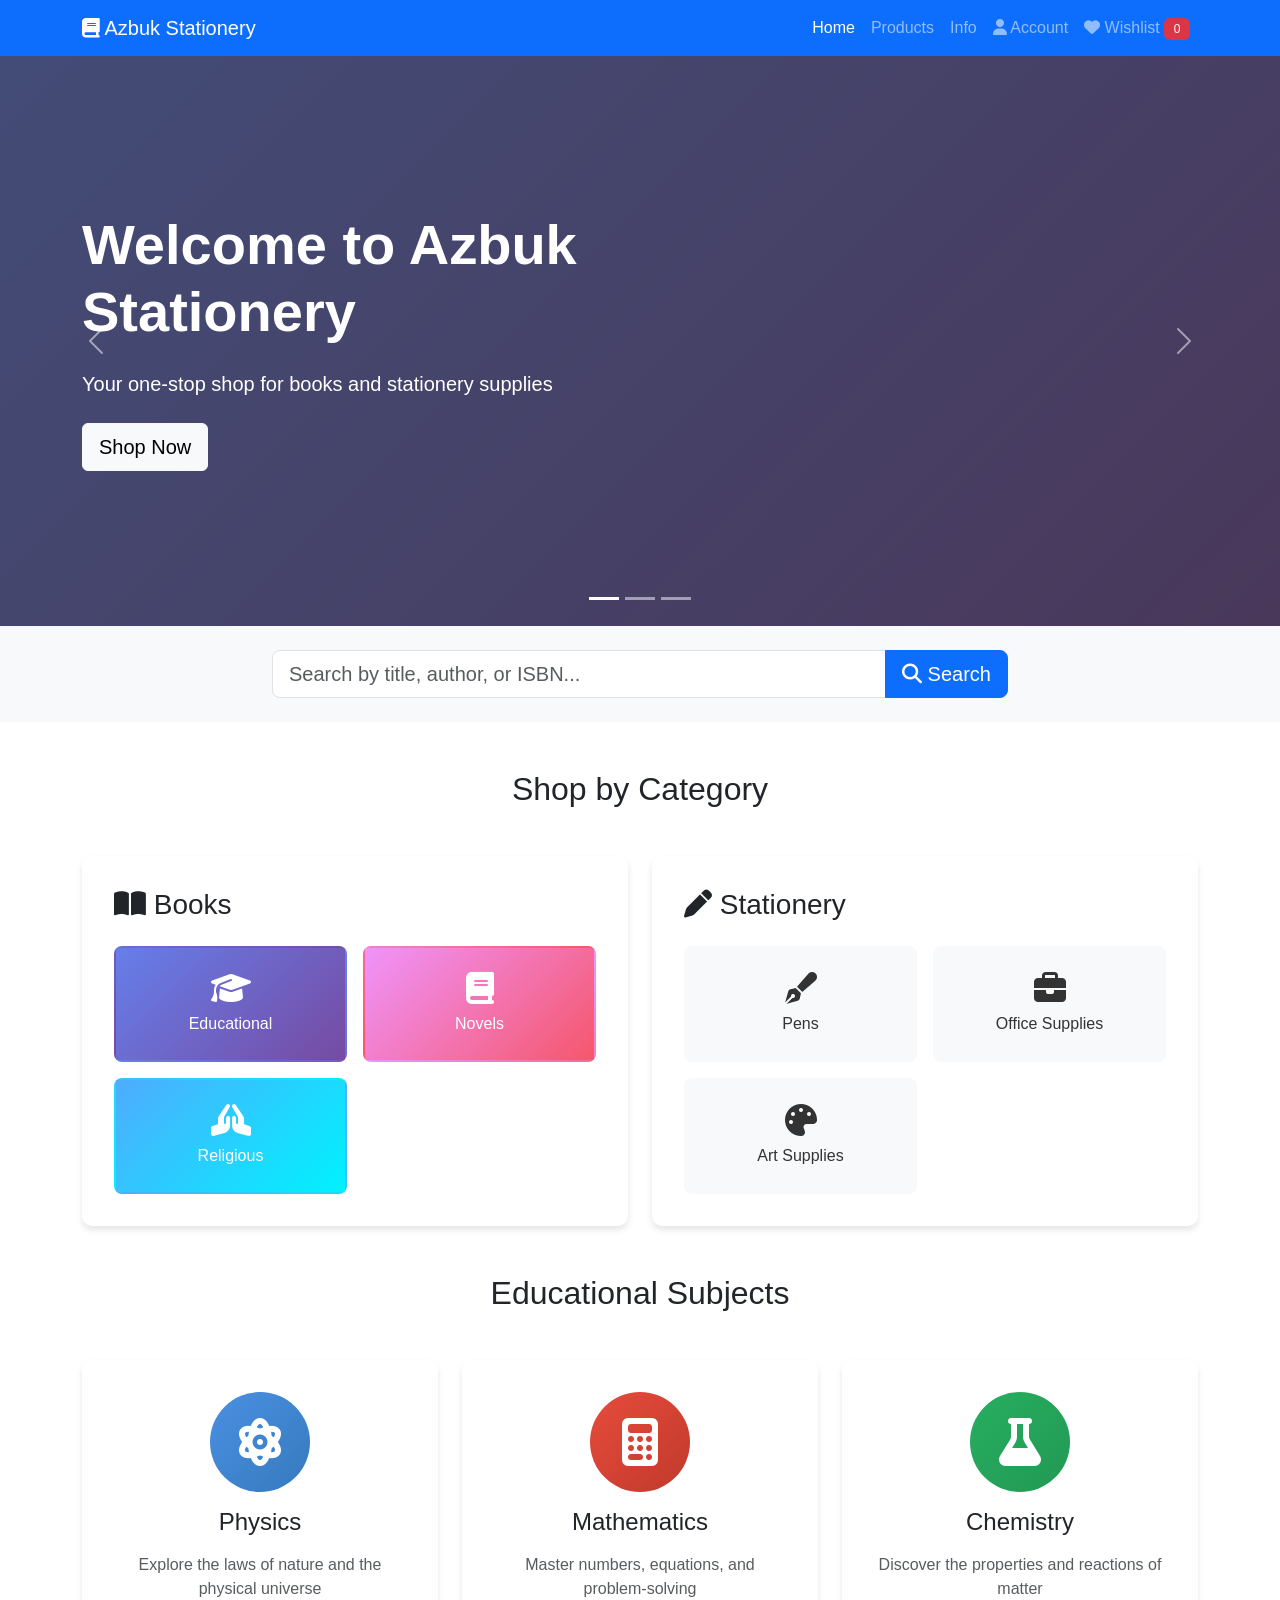
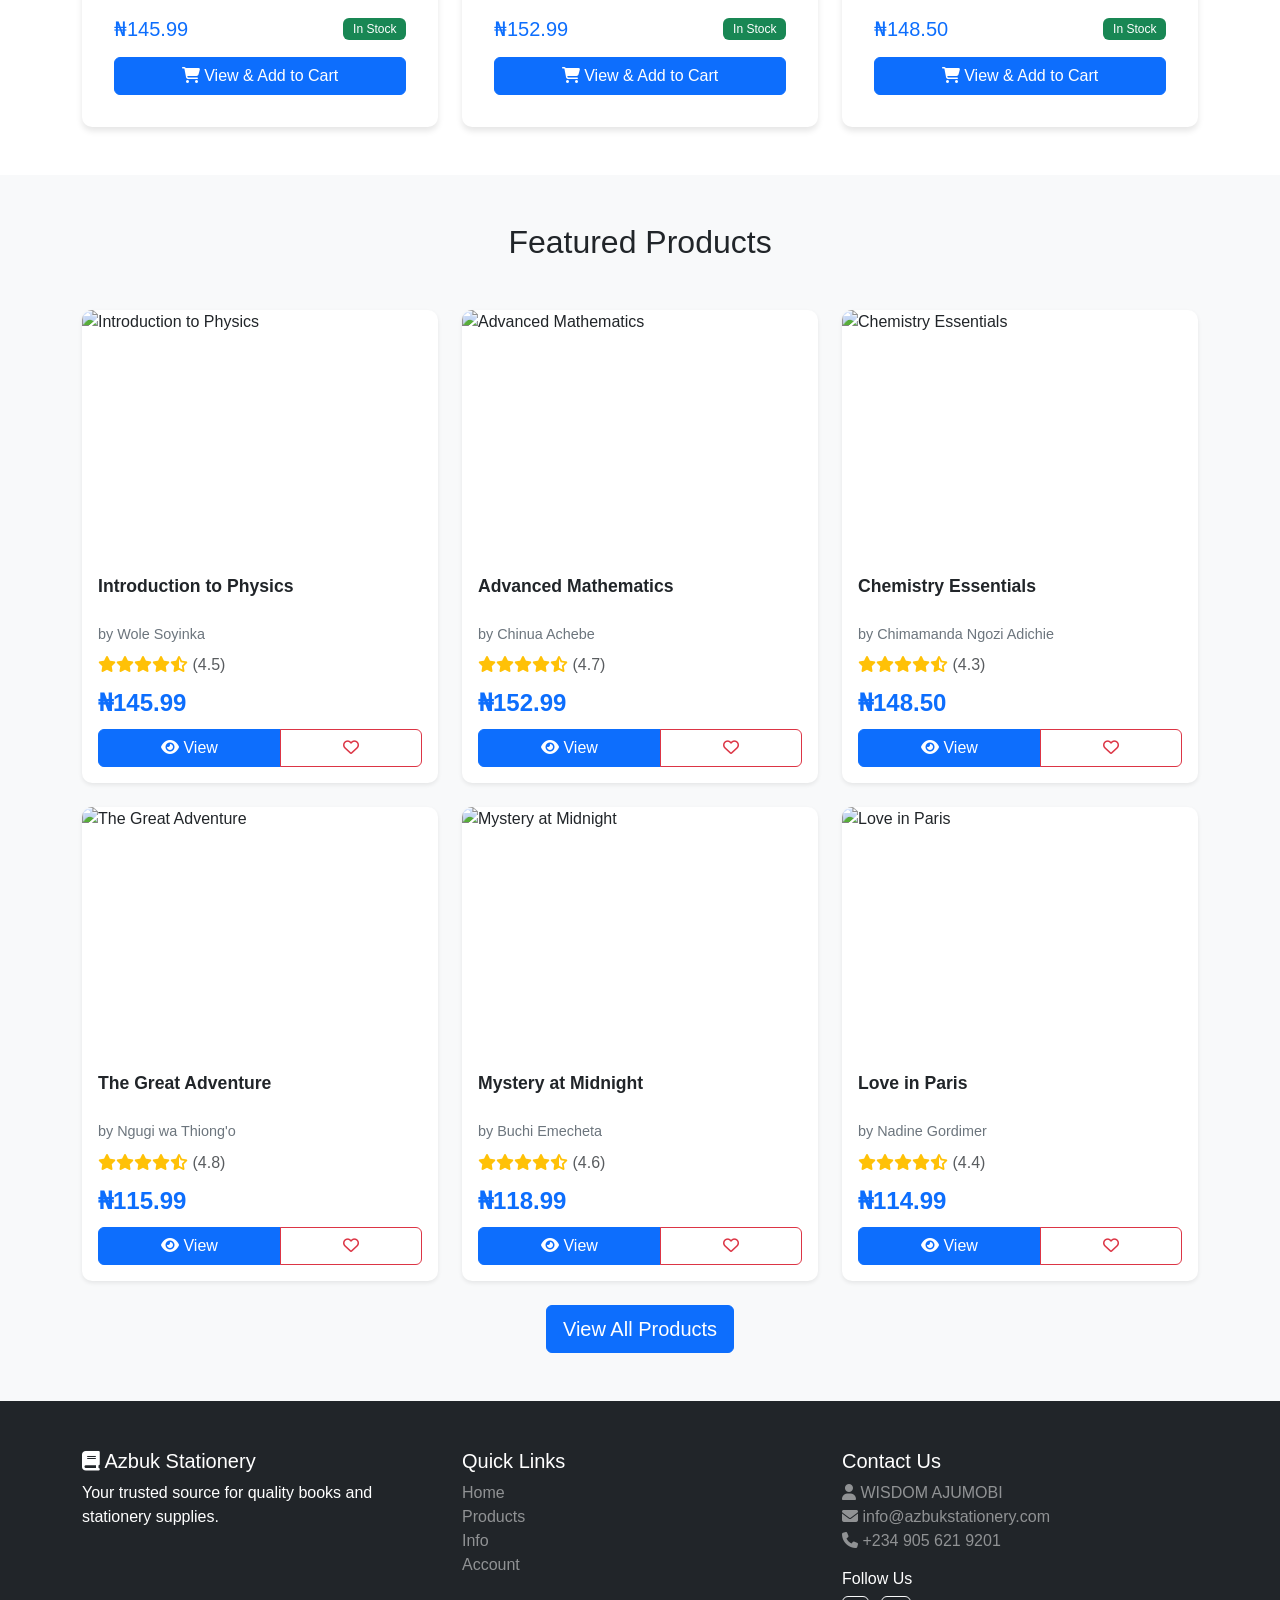
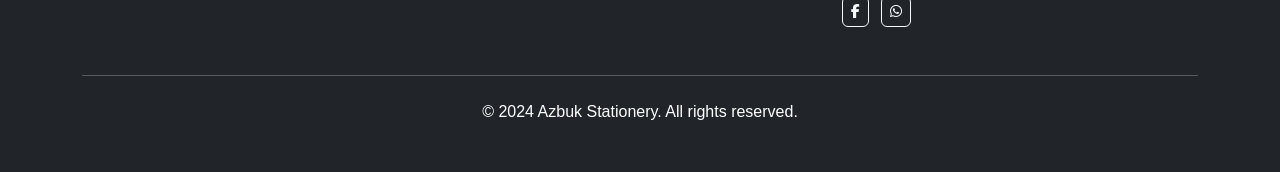
==== commit f3f62b53: "Update prices, change authors to African writers, and add password visibility toggle Co-authored-by:" ====
--- a/index.html
+++ b/index.html
@@ -187,7 +187,7 @@
                         <h4 class="mb-3">Physics</h4>
                         <p class="text-muted mb-3">Explore the laws of nature and the physical universe</p>
                         <div class="d-flex justify-content-between align-items-center mb-3">
-                            <span class="h5 mb-0 text-primary">₦45.99</span>
+                            <span class="h5 mb-0 text-primary">₦145.99</span>
                             <span class="badge bg-success">In Stock</span>
                         </div>
                         <a href="products.html?category=educational&subject=physics" class="btn btn-primary w-100">
@@ -203,7 +203,7 @@
                         <h4 class="mb-3">Mathematics</h4>
                         <p class="text-muted mb-3">Master numbers, equations, and problem-solving</p>
                         <div class="d-flex justify-content-between align-items-center mb-3">
-                            <span class="h5 mb-0 text-primary">₦52.99</span>
+                            <span class="h5 mb-0 text-primary">₦152.99</span>
                             <span class="badge bg-success">In Stock</span>
                         </div>
                         <a href="products.html?category=educational&subject=mathematics" class="btn btn-primary w-100">
@@ -219,7 +219,7 @@
                         <h4 class="mb-3">Chemistry</h4>
                         <p class="text-muted mb-3">Discover the properties and reactions of matter</p>
                         <div class="d-flex justify-content-between align-items-center mb-3">
-                            <span class="h5 mb-0 text-primary">₦48.50</span>
+                            <span class="h5 mb-0 text-primary">₦148.50</span>
                             <span class="badge bg-success">In Stock</span>
                         </div>
                         <a href="products.html?category=educational&subject=chemistry" class="btn btn-primary w-100">
--- a/css/style.css
+++ b/css/style.css
@@ -51,18 +51,18 @@
 }
 
 .bg-gradient-primary {
-    background: linear-gradient(135deg, rgba(102, 126, 234, 0.9) 0%, rgba(118, 75, 162, 0.9) 100%), 
-                url('https://images.unsplash.com/photo-1524995997946-a1c2e315a42f?w=1600') center/cover;
+    background: linear-gradient(135deg, rgba(102, 126, 234, 0.8) 0%, rgba(118, 75, 162, 0.8) 100%), 
+                url('https://images.unsplash.com/photo-1456513080510-7bf3a84b82f8?w=1600&h=900&fit=crop') center/cover;
 }
 
 .bg-gradient-success {
-    background: linear-gradient(135deg, rgba(17, 153, 142, 0.9) 0%, rgba(56, 239, 125, 0.9) 100%),
-                url('https://images.unsplash.com/photo-1495446815901-a7297e633e8d?w=1600') center/cover;
+    background: linear-gradient(135deg, rgba(17, 153, 142, 0.8) 0%, rgba(56, 239, 125, 0.8) 100%),
+                url('https://images.unsplash.com/photo-1507842217343-583bb7270b66?w=1600&h=900&fit=crop') center/cover;
 }
 
 .bg-gradient-info {
-    background: linear-gradient(135deg, rgba(79, 172, 254, 0.9) 0%, rgba(0, 242, 254, 0.9) 100%),
-                url('https://images.unsplash.com/photo-1513542789411-b6a5d4f31634?w=1600') center/cover;
+    background: linear-gradient(135deg, rgba(79, 172, 254, 0.8) 0%, rgba(0, 242, 254, 0.8) 100%),
+                url('https://images.unsplash.com/photo-1513364776144-60967b0f800f?w=1600&h=900&fit=crop') center/cover;
 }
 
 /* Category Cards */
@@ -255,11 +255,19 @@
 .author-card {
     transition: transform 0.3s ease, box-shadow 0.3s ease;
     height: 100%;
+    overflow: hidden;
 }
 
 .author-card:hover {
     transform: translateY(-5px);
     box-shadow: 0 8px 16px rgba(0, 0, 0, 0.15);
+}
+
+.author-card .card-img-top {
+    width: 100%;
+    height: 250px;
+    object-fit: cover;
+    object-position: center;
 }
 
 /* Dashboard Styles */
